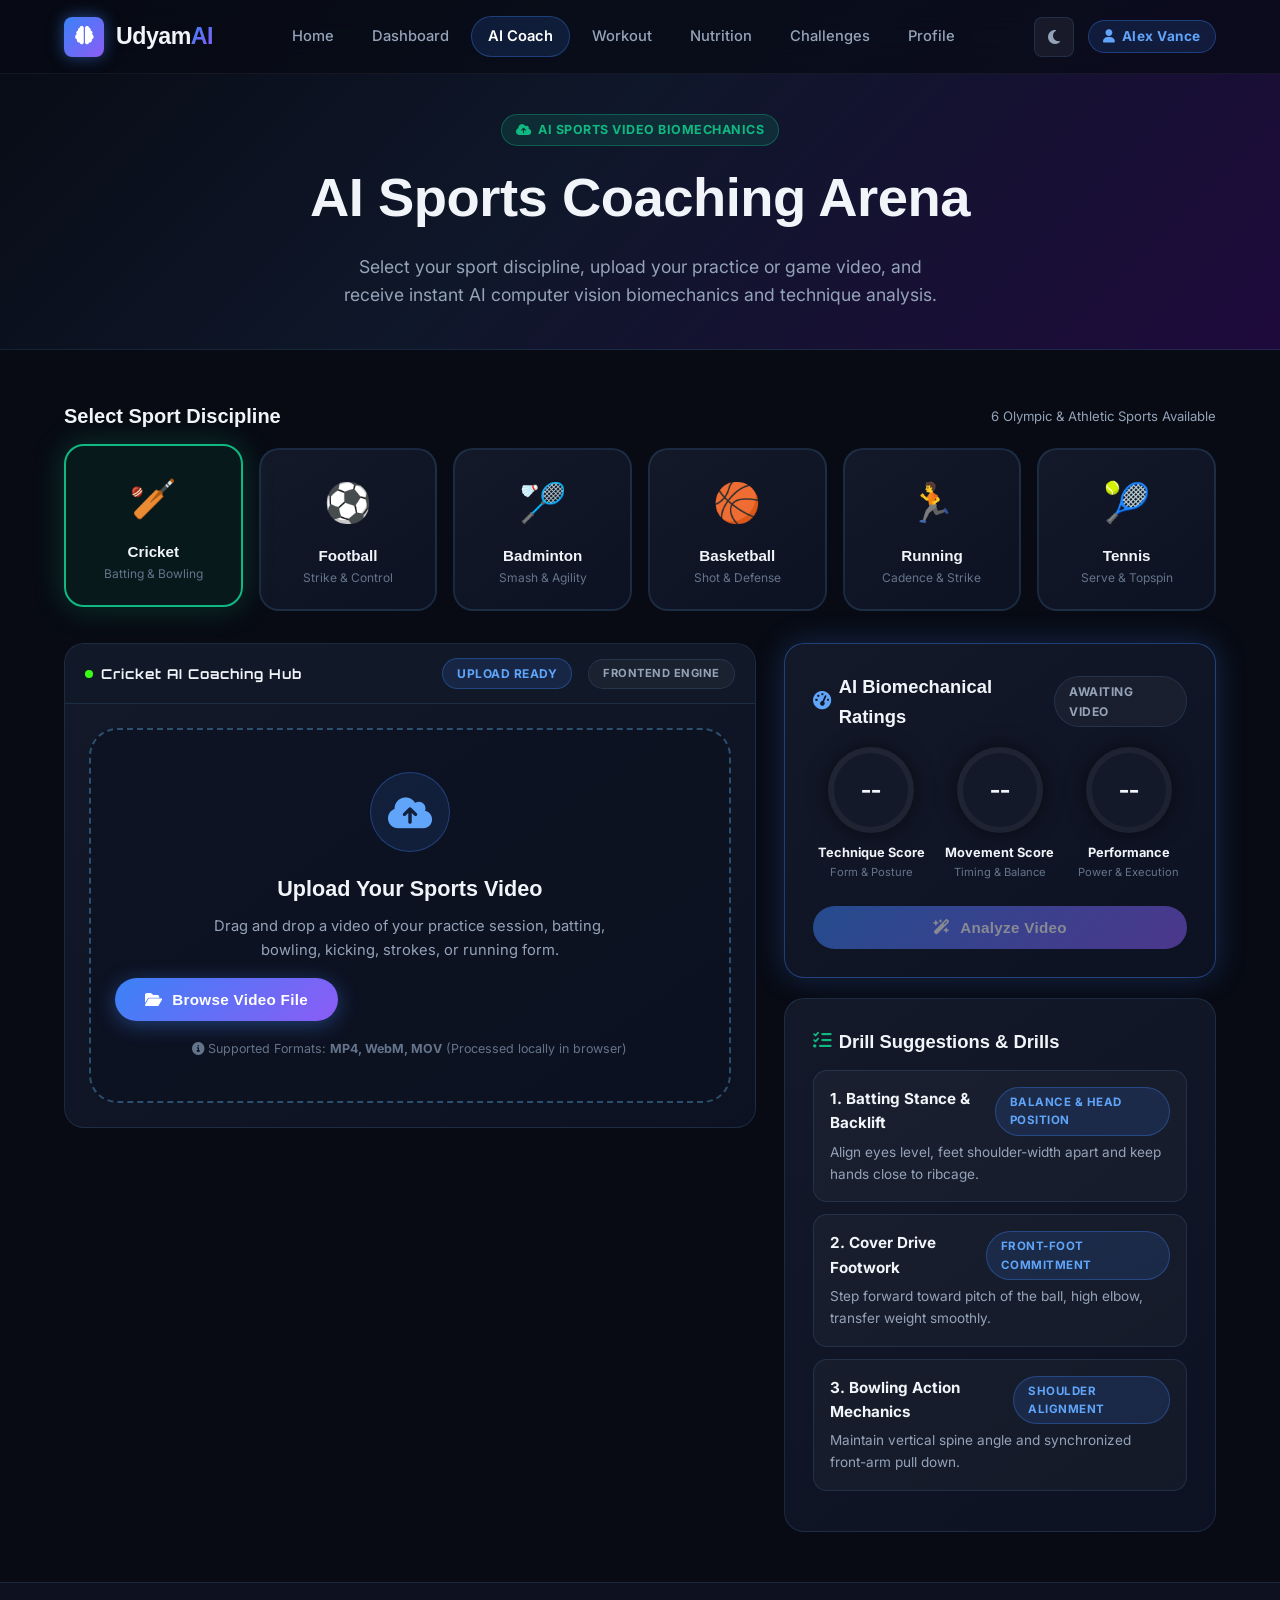
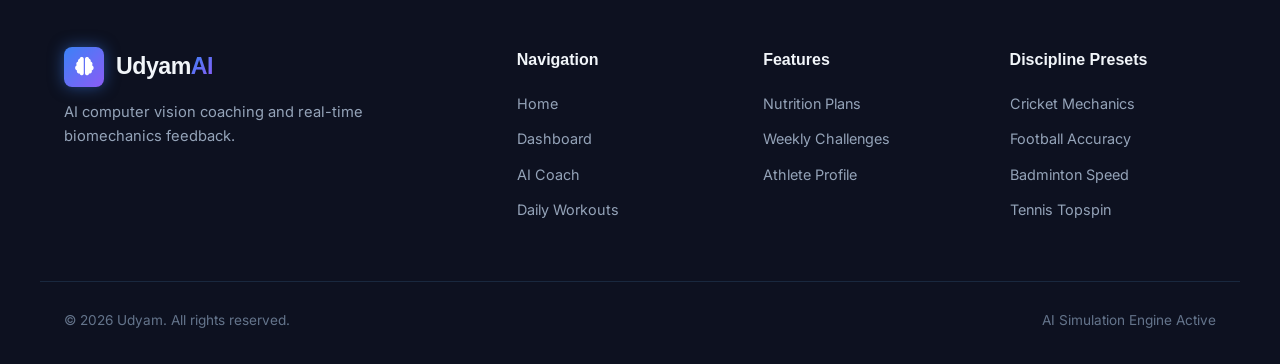
==== ai-coach.html @ e2801763 "first commit" ====
<!DOCTYPE html>
<html lang="en">
<head>
  <meta charset="UTF-8">
  <meta name="viewport" content="width=device-width, initial-scale=1.0">
  <title>AI Sports Coach – Udyam</title>

  <!-- Google Fonts -->
  <link rel="preconnect" href="https://fonts.googleapis.com">
  <link rel="preconnect" href="https://fonts.gstatic.com" crossorigin>
  <link href="https://fonts.googleapis.com/css2?family=Inter:wght@300;400;500;600;700&family=Orbitron:wght@500;700;800;900&family=OutUdyam:wght@400;500;600;700;800;900&display=swap" rel="stylesheet">

  <!-- Font Awesome 6 -->
  <link rel="stylesheet" href="https://cdnjs.cloudflare.com/ajax/libs/font-awesome/6.5.1/css/all.min.css">

  <!-- Udyam Stylesheet -->
  <link rel="stylesheet" href="css/style.css">

  <!-- Theme Initialization (prevents flash) -->
  <script>
    (function() {
      try {
        if (localStorage.getItem('Udyam_theme') === 'light') {
          document.documentElement.setAttribute('data-theme', 'light');
        }
      } catch (e) {}
    })();
  </script>
</head>
<body data-page="ai-coach">

  <!-- Navigation Bar -->
  <nav id="navbar" class="navbar">
    <div class="container nav-inner">
      <a href="index.html" class="nav-logo">
        <div class="nav-logo-icon"><i class="fa-solid fa-brain"></i></div>
        <div>Udyam<span>AI</span></div>
      </a>

      <div class="nav-links">
        <a href="index.html" class="nav-link">Home</a>
        <a href="dashboard.html" class="nav-link">Dashboard</a>
        <a href="ai-coach.html" class="nav-link active">AI Coach</a>
        <a href="workout.html" class="nav-link">Workout</a>
        <a href="nutrition.html" class="nav-link">Nutrition</a>
        <a href="challenges.html" class="nav-link">Challenges</a>
        <a href="profile.html" class="nav-link">Profile</a>
      </div>

      <div class="flex" style="align-items:center; gap:14px">
        <button class="theme-toggle" id="theme-toggle" aria-label="Toggle theme" title="Toggle theme">
          <i class="fa-solid fa-moon"></i>
        </button>
        <a href="profile.html" class="badge badge-blue" style="text-transform:none;font-size:0.85rem">
          <i class="fa-solid fa-user"></i> <span class="nav-user-name">Athlete</span>
        </a>
        <button id="hamburger" class="hamburger" aria-label="Toggle navigation">
          <span></span><span></span><span></span>
        </button>
      </div>
    </div>
  </nav>

  <!-- Mobile Menu -->
  <div id="mobile-nav" class="mobile-nav">
    <a href="index.html" class="nav-link">Home</a>
    <a href="dashboard.html" class="nav-link">Dashboard</a>
    <a href="ai-coach.html" class="nav-link active">AI Coach</a>
    <a href="workout.html" class="nav-link">Workout</a>
    <a href="nutrition.html" class="nav-link">Nutrition</a>
    <a href="challenges.html" class="nav-link">Challenges</a>
    <a href="profile.html" class="nav-link">Profile</a>
    <button class="theme-toggle btn btn-sm btn-outline" style="width:80%;max-width:320px;margin-top:10px" aria-label="Toggle theme">
      <i class="fa-solid fa-moon"></i> <span class="theme-toggle-text">Dark Mode</span>
    </button>
  </div>

  <!-- Page Header -->
  <header class="page-hero">
    <div class="container">
      <span class="badge badge-green mb-2"><i class="fa-solid fa-cloud-arrow-up"></i> AI Sports Video Biomechanics</span>
      <h1 class="page-hero-title">AI Sports Coaching Arena</h1>
      <p class="page-hero-sub">Select your sport discipline, upload your practice or game video, and receive instant AI computer vision biomechanics and technique analysis.</p>
    </div>
  </header>

  <!-- Main Content -->
  <main class="section-sm">
    <div class="container">
      
      <!-- 1. Sports Selection Bar -->
      <section class="mb-6">
        <div class="flex-between mb-4">
          <h3 class="font-display" style="font-size:1.25rem;font-weight:800">Select Sport Discipline</h3>
          <span style="font-size:0.82rem;color:var(--clr-text-muted)">6 Olympic & Athletic Sports Available</span>
        </div>

        <div class="sport-selection-grid">
          <div class="sport-select-card selected" data-sport="Cricket">
            <div class="sport-emoji">🏏</div>
            <div class="sport-name">Cricket</div>
            <div style="font-size:0.75rem;color:var(--clr-text-dim)">Batting & Bowling</div>
          </div>

          <div class="sport-select-card" data-sport="Football">
            <div class="sport-emoji">⚽</div>
            <div class="sport-name">Football</div>
            <div style="font-size:0.75rem;color:var(--clr-text-dim)">Strike & Control</div>
          </div>

          <div class="sport-select-card" data-sport="Badminton">
            <div class="sport-emoji">🏸</div>
            <div class="sport-name">Badminton</div>
            <div style="font-size:0.75rem;color:var(--clr-text-dim)">Smash & Agility</div>
          </div>

          <div class="sport-select-card" data-sport="Basketball">
            <div class="sport-emoji">🏀</div>
            <div class="sport-name">Basketball</div>
            <div style="font-size:0.75rem;color:var(--clr-text-dim)">Shot & Defense</div>
          </div>

          <div class="sport-select-card" data-sport="Running">
            <div class="sport-emoji">🏃</div>
            <div class="sport-name">Running</div>
            <div style="font-size:0.75rem;color:var(--clr-text-dim)">Cadence & Strike</div>
          </div>

          <div class="sport-select-card" data-sport="Tennis">
            <div class="sport-emoji">🎾</div>
            <div class="sport-name">Tennis</div>
            <div style="font-size:0.75rem;color:var(--clr-text-dim)">Serve & Topspin</div>
          </div>
        </div>
      </section>

      <!-- 2. AI Video Arena Layout -->
      <section class="ai-arena-grid">
        
        <!-- Left: Video Upload & Video Preview HUD -->
        <div class="card" style="padding:0;overflow:hidden">
          <div style="background:var(--clr-bg-3);padding:14px 20px;border-bottom:1px solid var(--clr-border);display:flex;align-items:center;justify-content:space-between">
            <div class="flex gap-2" style="align-items:center">
              <span class="pulse-dot" style="width:8px;height:8px;background:var(--clr-green-neon);border-radius:50%;display:inline-block"></span>
              <span style="font-family:var(--font-tech);font-size:0.85rem;font-weight:700;letter-spacing:1px" id="selected-sport-title">Cricket AI Coaching Hub</span>
            </div>
            <div class="flex gap-4" style="align-items:center">
              <span class="badge badge-blue" id="video-status-badge" style="font-size:0.75rem">Upload Ready</span>
              <span class="badge badge-outline" style="font-size:0.7rem">Frontend Engine</span>
            </div>
          </div>

          <div style="padding:24px">
            
            <!-- Video Upload Dropzone (Visible when no video uploaded) -->
            <div id="video-upload-area">
              <div class="video-upload-dropzone" id="video-dropzone">
                <input type="file" id="sports-video-input" accept="video/mp4,video/webm,video/quicktime,video/mov,video/*" style="display:none">
                
                <div class="video-upload-icon-circle">
                  <i class="fa-solid fa-cloud-arrow-up"></i>
                </div>
                
                <h3 class="font-display" style="font-size:1.35rem;font-weight:800;margin-bottom:8px">Upload Your Sports Video</h3>
                <p style="color:var(--clr-text-muted);font-size:0.92rem;max-width:440px;margin:0 auto 16px">
                  Drag and drop a video of your practice session, batting, bowling, kicking, strokes, or running form.
                </p>
                
                <div class="flex justify-center gap-3" style="margin-bottom:18px">
                  <button type="button" class="btn btn-primary" id="btn-trigger-upload">
                    <i class="fa-solid fa-folder-open"></i> Browse Video File
                  </button>
                </div>

                <div style="font-size:0.78rem;color:var(--clr-text-dim)">
                  <i class="fa-solid fa-circle-info"></i> Supported Formats: <strong>MP4, WebM, MOV</strong> (Processed locally in browser)
                </div>
              </div>
            </div>

            <!-- Video Preview Container (Visible after video selected) -->
            <div id="video-preview-container" class="hidden">
              <div class="video-preview-wrapper mb-4">
                <video id="sports-video-player" controls playsinline preload="metadata">
                  Your browser does not support the video tag.
                </video>
              </div>

              <!-- Video Metadata Bar -->
              <div class="video-meta-bar mb-4" style="border-radius:var(--radius-md)">
                <div class="flex gap-3" style="align-items:center;min-width:0">
                  <div style="width:34px;height:34px;border-radius:8px;background:rgba(59,130,246,0.15);color:var(--clr-blue-light);display:flex;align-items:center;justify-content:center;flex-shrink:0">
                    <i class="fa-solid fa-film"></i>
                  </div>
                  <div style="overflow:hidden">
                    <div id="uploaded-video-name" style="font-weight:700;font-size:0.9rem;white-space:nowrap;overflow:hidden;text-overflow:ellipsis">sports_clip.mp4</div>
                    <div id="uploaded-video-size" style="font-size:0.75rem;color:var(--clr-text-dim)">-- MB · Ready for Analysis</div>
                  </div>
                </div>

                <div class="flex gap-2">
                  <button type="button" class="btn btn-sm btn-outline" id="btn-change-video">
                    <i class="fa-solid fa-arrows-rotate"></i> Change Video
                  </button>
                  <button type="button" class="btn btn-sm btn-outline" id="btn-remove-video" style="color:var(--clr-pink)">
                    <i class="fa-solid fa-trash-can"></i> Remove
                  </button>
                </div>
              </div>

              <!-- Video Analysis Loading State -->
              <div id="video-analysis-loading" class="hidden text-center" style="padding:28px 20px;background:rgba(0,0,0,0.35);border:1px solid var(--clr-border);border-radius:var(--radius-md);margin-bottom:18px">
                <div class="spinner spinner-lg" style="margin:0 auto 16px"></div>
                <div id="video-analysis-status-text" style="font-family:var(--font-tech);font-weight:700;color:var(--clr-blue-light);font-size:1.05rem;margin-bottom:12px">
                  Preparing video analysis...
                </div>
                <div class="progress-wrap" style="max-width:360px;margin:0 auto">
                  <div class="progress-bar" id="video-analysis-progress-bar" style="width:15%;background:var(--grad-primary)"></div>
                </div>
              </div>

              <!-- AI Coaching Feedback Results -->
              <div id="video-feedback-results" class="hidden">
                <div class="card card-glow-green" style="padding:18px;margin-bottom:0">
                  <div class="flex-between mb-3">
                    <div style="font-family:var(--font-display);font-weight:800;font-size:1.05rem;display:flex;align-items:center;gap:8px">
                      <i class="fa-solid fa-sparkles" style="color:var(--clr-green-neon)"></i> AI Coaching Technique Assessment
                    </div>
                    <span class="badge badge-green">Analysis Complete</span>
                  </div>

                  <div id="ai-video-feedback-list" class="flex flex-col gap-3">
                    <!-- Populated dynamically via JS -->
                  </div>
                </div>
              </div>

            </div>

          </div>
        </div>

        <!-- Right: Scores & Drill Suggestions -->
        <div class="flex" style="flex-direction:column;gap:20px">
          
          <!-- AI Performance & Technique Ratings -->
          <div class="card card-glow-blue">
            <div class="flex-between mb-4">
              <h3 class="font-display" style="font-size:1.15rem;font-weight:800;display:flex;align-items:center;gap:8px">
                <i class="fa-solid fa-gauge-high" style="color:var(--clr-blue-light)"></i> AI Biomechanical Ratings
              </h3>
              <span id="overall-score-badge" class="badge badge-outline" style="font-size:0.75rem">Awaiting Video</span>
            </div>

            <div style="display:grid;grid-template-columns:repeat(3, 1fr);gap:12px;text-align:center">
              <div>
                <div class="score-circle-hud" id="circle-tech" style="--pct:0%;background:conic-gradient(var(--clr-green) 0%, rgba(255,255,255,0.06) 0%)">
                  <span class="score-circle-val" id="val-tech">--</span>
                </div>
                <div style="font-size:0.8rem;font-weight:700">Technique Score</div>
                <div style="font-size:0.7rem;color:var(--clr-text-dim)">Form & Posture</div>
              </div>

              <div>
                <div class="score-circle-hud" id="circle-mov" style="--pct:0%;background:conic-gradient(var(--clr-blue) 0%, rgba(255,255,255,0.06) 0%)">
                  <span class="score-circle-val" id="val-mov">--</span>
                </div>
                <div style="font-size:0.8rem;font-weight:700">Movement Score</div>
                <div style="font-size:0.7rem;color:var(--clr-text-dim)">Timing & Balance</div>
              </div>

              <div>
                <div class="score-circle-hud" id="circle-perf" style="--pct:0%;background:conic-gradient(var(--clr-purple) 0%, rgba(255,255,255,0.06) 0%)">
                  <span class="score-circle-val" id="val-perf">--</span>
                </div>
                <div style="font-size:0.8rem;font-weight:700">Performance</div>
                <div style="font-size:0.7rem;color:var(--clr-text-dim)">Power & Execution</div>
              </div>
            </div>

            <!-- Controls -->
            <div class="mt-6 flex gap-4">
              <button id="btn-analyze-video" class="btn btn-primary btn-full" disabled title="Please upload a sports video first">
                <i class="fa-solid fa-wand-magic-sparkles"></i> Analyze Video
              </button>
              <button id="btn-reanalyze-video" class="btn btn-outline btn-full hidden">
                <i class="fa-solid fa-arrows-rotate"></i> Re-Analyze
              </button>
            </div>
          </div>

          <!-- Suggested Drills & Training Focus -->
          <div class="card">
            <h3 class="font-display" style="font-size:1.15rem;font-weight:800;margin-bottom:14px;display:flex;align-items:center;gap:8px">
              <i class="fa-solid fa-list-check" style="color:var(--clr-green)"></i> Drill Suggestions & Drills
            </h3>
            
            <div id="sport-drills-list">
              <!-- Populated dynamically via JS -->
            </div>
          </div>

        </div>

      </section>

    </div>
  </main>

  <!-- Footer -->
  <footer class="footer">
    <div class="container footer-grid">
      <div class="footer-brand">
        <a href="index.html" class="nav-logo">
          <div class="nav-logo-icon"><i class="fa-solid fa-brain"></i></div>
          <div>Udyam<span>AI</span></div>
        </a>
        <p>AI computer vision coaching and real-time biomechanics feedback.</p>
      </div>

      <div class="footer-col">
        <h4>Navigation</h4>
        <ul>
          <li><a href="index.html">Home</a></li>
          <li><a href="dashboard.html">Dashboard</a></li>
          <li><a href="ai-coach.html">AI Coach</a></li>
          <li><a href="workout.html">Daily Workouts</a></li>
        </ul>
      </div>

      <div class="footer-col">
        <h4>Features</h4>
        <ul>
          <li><a href="nutrition.html">Nutrition Plans</a></li>
          <li><a href="challenges.html">Weekly Challenges</a></li>
          <li><a href="profile.html">Athlete Profile</a></li>
        </ul>
      </div>

      <div class="footer-col">
        <h4>Discipline Presets</h4>
        <ul>
          <li><a href="#">Cricket Mechanics</a></li>
          <li><a href="#">Football Accuracy</a></li>
          <li><a href="#">Badminton Speed</a></li>
          <li><a href="#">Tennis Topspin</a></li>
        </ul>
      </div>
    </div>

    <div class="container footer-bottom">
      <div>&copy; 2026 Udyam. All rights reserved.</div>
      <div>AI Simulation Engine Active</div>
    </div>
  </footer>

  <script src="js/script.js"></script>
</body>
</html>
---- css/style.css ----
/* ============================================================
   Udyam – Futuristic AI Sports & Udyamness Design System
   ============================================================ */

/* ---------- Google Fonts ---------- */
@import url('https://fonts.googleapis.com/css2?family=OutUdyam:wght@300;400;500;600;700;800;900&family=Inter:wght@300;400;500;600;700&family=Orbitron:wght@500;700;800;900&display=swap');

/* ---------- Design Tokens (CSS Variables) ---------- */
:root {
  --clr-bg:          #080b14;
  --clr-bg-2:        #0d1120;
  --clr-bg-3:        #111827;
  --clr-card:        #131929;
  --clr-card-hover:  #1a2238;
  --clr-border:      rgba(99, 179, 237, 0.14);
  --clr-border-glow: rgba(99, 179, 237, 0.38);

  --clr-blue:        #3b82f6;
  --clr-blue-light:  #60a5fa;
  --clr-purple:      #8b5cf6;
  --clr-purple-light:#a78bfa;
  --clr-green:       #10b981;
  --clr-green-neon:  #39ff14;
  --clr-cyan:        #06b6d4;
  --clr-pink:        #ec4899;
  --clr-orange:      #f59e0b;

  --grad-primary:    linear-gradient(135deg, #3b82f6 0%, #8b5cf6 100%);
  --grad-green:      linear-gradient(135deg, #10b981 0%, #06b6d4 100%);
  --grad-fire:       linear-gradient(135deg, #f59e0b 0%, #ec4899 100%);
  --grad-hero:       linear-gradient(135deg, #080b14 0%, #0f172a 45%, #1e0a3c 100%);
  --grad-card:       linear-gradient(145deg, #131929 0%, #0d1222 100%);
  --grad-hud:        linear-gradient(180deg, rgba(16,24,40,0.95) 0%, rgba(8,11,20,0.98) 100%);

  --clr-text:        #f1f5f9;
  --clr-text-muted:  #94a3b8;
  --clr-text-dim:    #64748b;

  --radius-sm:       8px;
  --radius-md:       14px;
  --radius-lg:       20px;
  --radius-xl:       28px;
  --radius-full:     9999px;

  --shadow-sm:       0 2px 8px rgba(0,0,0,0.4);
  --shadow-md:       0 8px 30px rgba(0,0,0,0.5);
  --shadow-lg:       0 16px 50px rgba(0,0,0,0.65);
  --shadow-blue:     0 0 30px rgba(59, 130, 246, 0.25);
  --shadow-purple:   0 0 30px rgba(139, 92, 246, 0.25);
  --shadow-green:    0 0 30px rgba(16, 185, 129, 0.25);

  --transition:      0.3s cubic-bezier(0.4, 0, 0.2, 1);
  --transition-slow: 0.6s cubic-bezier(0.4, 0, 0.2, 1);

  --font-display:    'OutUdyam', sans-serif;
  --font-tech:       'Orbitron', sans-serif;
  --font-body:       'Inter', sans-serif;

  --nav-h:           74px;
}

/* ---------- Light Theme Overrides ---------- */
[data-theme="light"] {
  --clr-bg:          #f0f4f8;
  --clr-bg-2:        #e8eef5;
  --clr-bg-3:        #dde5ef;
  --clr-card:        #ffffff;
  --clr-card-hover:  #f5f8fc;
  --clr-border:      rgba(59, 130, 246, 0.18);
  --clr-border-glow: rgba(59, 130, 246, 0.45);

  --clr-text:        #0f172a;
  --clr-text-muted:  #475569;
  --clr-text-dim:    #64748b;

  --grad-card:       linear-gradient(145deg, #ffffff 0%, #f5f8fc 100%);
  --grad-hero:       linear-gradient(135deg, #e8eef5 0%, #dde8f5 45%, #d4dcf0 100%);
  --grad-hud:        linear-gradient(180deg, rgba(255,255,255,0.97) 0%, rgba(240,244,248,0.99) 100%);

  --shadow-sm:       0 2px 8px rgba(59,130,246,0.08);
  --shadow-md:       0 8px 30px rgba(59,130,246,0.12);
  --shadow-lg:       0 16px 50px rgba(59,130,246,0.16);
  --shadow-blue:     0 0 30px rgba(59, 130, 246, 0.18);
  --shadow-purple:   0 0 30px rgba(139, 92, 246, 0.18);
  --shadow-green:    0 0 30px rgba(16, 185, 129, 0.18);
}

[data-theme="light"] .navbar {
  background: rgba(240, 244, 248, 0.85);
  border-bottom: 1px solid rgba(59, 130, 246, 0.12);
}
[data-theme="light"] .navbar.scrolled {
  background: rgba(240, 244, 248, 0.96);
  border-bottom: 1px solid var(--clr-border);
}
[data-theme="light"] .mobile-nav {
  background: rgba(240, 244, 248, 0.99);
}
[data-theme="light"] .hero-grid-bg {
  background-image:
    linear-gradient(rgba(59, 130, 246, 0.05) 1px, transparent 1px),
    linear-gradient(90deg, rgba(59, 130, 246, 0.05) 1px, transparent 1px);
}
[data-theme="light"] .hero-glow-1 {
  background: radial-gradient(circle, rgba(59, 130, 246, 0.12) 0%, transparent 70%);
}
[data-theme="light"] .hero-glow-2 {
  background: radial-gradient(circle, rgba(139, 92, 246, 0.12) 0%, transparent 70%);
}
[data-theme="light"] .hero-visual-card {
  box-shadow: var(--shadow-lg), 0 0 50px rgba(59, 130, 246, 0.1);
}
[data-theme="light"] .hud-scanner {
  background: rgba(59, 130, 246, 0.04);
}
[data-theme="light"] .hud-metric-box {
  background: rgba(59, 130, 246, 0.04);
}
[data-theme="light"] .form-control,
[data-theme="light"] .form-input,
[data-theme="light"] .form-select,
[data-theme="light"] .form-textarea {
  background: rgba(59, 130, 246, 0.04);
  color: var(--clr-text);
}
[data-theme="light"] .form-select option {
  background: #ffffff;
  color: #0f172a;
}
[data-theme="light"] .btn-outline {
  background: rgba(59, 130, 246, 0.05);
  color: var(--clr-text);
}
[data-theme="light"] .btn-outline:hover {
  background: rgba(59, 130, 246, 0.1);
}
[data-theme="light"] .camera-feed-box {
  background: #e8eef5;
}
[data-theme="light"] .toast {
  background: #ffffff;
  color: #0f172a;
}
[data-theme="light"] .leaderboard-row {
  background: rgba(59, 130, 246, 0.03);
}
[data-theme="light"] .leaderboard-row:hover {
  background: rgba(59, 130, 246, 0.07);
}
[data-theme="light"] .score-circle-hud::before {
  background: #ffffff;
}
[data-theme="light"] .sport-select-card {
  background: #ffffff;
}
[data-theme="light"] ::-webkit-scrollbar-track { background: var(--clr-bg-2); }
[data-theme="light"] .step-card-panel { background: #ffffff; }
[data-theme="light"] .step-dot-item { background: var(--clr-bg-2); }
[data-theme="light"] .footer {
  background: var(--clr-bg-2);
}
[data-theme="light"] .exercise-card-item {
  background: #ffffff;
}
[data-theme="light"] .challenge-item-card {
  background: #ffffff;
}
[data-theme="light"] .dash-stat-card {
  background: #ffffff;
}
[data-theme="light"] .quick-action-btn {
  background: #ffffff;
}
[data-theme="light"] .progress-wrap {
  background: rgba(15, 23, 42, 0.1);
}

/* ---------- Theme Toggle Button ---------- */
.theme-toggle {
  display: inline-flex;
  align-items: center;
  justify-content: center;
  width: 40px;
  height: 40px;
  border-radius: var(--radius-sm);
  background: rgba(255, 255, 255, 0.06);
  border: 1px solid var(--clr-border);
  color: var(--clr-text-muted);
  font-size: 1rem;
  cursor: pointer;
  transition: var(--transition);
  flex-shrink: 0;
}
.theme-toggle:hover {
  background: rgba(59, 130, 246, 0.12);
  border-color: var(--clr-blue);
  color: var(--clr-blue-light);
  transform: scale(1.08);
}
[data-theme="light"] .theme-toggle {
  background: rgba(59, 130, 246, 0.08);
  border-color: rgba(59, 130, 246, 0.25);
  color: var(--clr-blue);
}
[data-theme="light"] .theme-toggle:hover {
  background: rgba(59, 130, 246, 0.15);
  color: var(--clr-blue);
}

/* ---------- Global Reset & Base ---------- */
*, *::before, *::after {
  box-sizing: border-box;
  margin: 0;
  padding: 0;
}

html {
  scroll-behavior: smooth;
  font-size: 16px;
}

body {
  font-family: var(--font-body);
  background: var(--clr-bg);
  color: var(--clr-text);
  line-height: 1.6;
  overflow-x: hidden;
  min-height: 100vh;
  display: flex;
  flex-direction: column;
}

main {
  flex: 1;
}

img {
  max-width: 100%;
  display: block;
}

a {
  text-decoration: none;
  color: inherit;
  transition: var(--transition);
}

ul {
  list-style: none;
}

button {
  cursor: pointer;
  font-family: inherit;
  border: none;
  background: none;
  outline: none;
}

input, select, textarea {
  font-family: inherit;
}

/* Custom Scrollbar */
::-webkit-scrollbar { width: 8px; }
::-webkit-scrollbar-track { background: var(--clr-bg-2); }
::-webkit-scrollbar-thumb { background: var(--clr-blue); border-radius: var(--radius-full); }
::-webkit-scrollbar-thumb:hover { background: var(--clr-purple); }

/* ============================================================
   TYPOGRAPHY & UTILITY CLASSES
   ============================================================ */
.font-display { font-family: var(--font-display); }
.font-tech    { font-family: var(--font-tech); }

.gradient-text {
  background: var(--grad-primary);
  -webkit-background-clip: text;
  -webkit-text-fill-color: transparent;
  background-clip: text;
}
.gradient-text-green {
  background: var(--grad-green);
  -webkit-background-clip: text;
  -webkit-text-fill-color: transparent;
  background-clip: text;
}
.gradient-text-fire {
  background: var(--grad-fire);
  -webkit-background-clip: text;
  -webkit-text-fill-color: transparent;
  background-clip: text;
}

.container {
  width: 100%;
  max-width: 1200px;
  margin: 0 auto;
  padding: 0 24px;
}
.container-wide {
  width: 100%;
  max-width: 1400px;
  margin: 0 auto;
  padding: 0 24px;
}

.section { padding: 90px 0; }
.section-sm { padding: 50px 0; }
.text-center { text-align: center; }
.flex { display: flex; }
.flex-center { display: flex; align-items: center; justify-content: center; }
.flex-between { display: flex; align-items: center; justify-content: space-between; }
.grid { display: grid; }
.gap-2 { gap: 8px; }
.gap-4 { gap: 16px; }
.gap-6 { gap: 24px; }
.gap-8 { gap: 32px; }
.mt-2 { margin-top: 8px; }
.mt-4 { margin-top: 16px; }
.mt-6 { margin-top: 24px; }
.mt-8 { margin-top: 32px; }
.mb-2 { margin-bottom: 8px; }
.mb-4 { margin-bottom: 16px; }
.mb-6 { margin-bottom: 24px; }
.mb-8 { margin-bottom: 32px; }
.hidden { display: none !important; }

/* Badges & Tags */
.badge {
  display: inline-flex;
  align-items: center;
  gap: 6px;
  padding: 5px 14px;
  border-radius: var(--radius-full);
  font-size: 0.78rem;
  font-weight: 700;
  letter-spacing: 0.5px;
  text-transform: uppercase;
}
.badge-blue {
  background: rgba(59, 130, 246, 0.14);
  border: 1px solid rgba(59, 130, 246, 0.35);
  color: var(--clr-blue-light);
}
.badge-green {
  background: rgba(16, 185, 129, 0.14);
  border: 1px solid rgba(16, 185, 129, 0.35);
  color: var(--clr-green);
}
.badge-purple {
  background: rgba(139, 92, 246, 0.14);
  border: 1px solid rgba(139, 92, 246, 0.35);
  color: var(--clr-purple-light);
}
.badge-outline {
  background: rgba(255, 255, 255, 0.04);
  border: 1px solid var(--clr-border);
  color: var(--clr-text-muted);
}
[data-theme="light"] .badge-blue {
  background: rgba(59, 130, 246, 0.12);
  border-color: rgba(59, 130, 246, 0.3);
  color: #2563eb;
}
[data-theme="light"] .badge-green {
  background: rgba(16, 185, 129, 0.12);
  border-color: rgba(16, 185, 129, 0.3);
  color: #059669;
}
[data-theme="light"] .badge-purple {
  background: rgba(139, 92, 246, 0.12);
  border-color: rgba(139, 92, 246, 0.3);
  color: #7c3aed;
}
[data-theme="light"] .badge-outline {
  background: rgba(15, 23, 42, 0.04);
  border-color: rgba(15, 23, 42, 0.12);
  color: #475569;
}

/* ============================================================
   BUTTONS
   ============================================================ */
.btn {
  display: inline-flex;
  align-items: center;
  justify-content: center;
  gap: 10px;
  padding: 13px 30px;
  border-radius: var(--radius-full);
  font-family: var(--font-display);
  font-weight: 600;
  font-size: 0.95rem;
  letter-spacing: 0.3px;
  transition: var(--transition);
  position: relative;
  overflow: hidden;
  cursor: pointer;
  white-space: nowrap;
}
.btn::before {
  content: '';
  position: absolute;
  inset: 0;
  background: rgba(255, 255, 255, 0.1);
  opacity: 0;
  transition: var(--transition);
}
.btn:hover::before { opacity: 1; }

.btn-primary {
  background: var(--grad-primary);
  color: #ffffff;
  box-shadow: 0 4px 20px rgba(59, 130, 246, 0.4);
}
.btn-primary:hover {
  transform: translateY(-2px);
  box-shadow: 0 8px 30px rgba(59, 130, 246, 0.55);
}

.btn-outline {
  background: rgba(255, 255, 255, 0.03);
  color: var(--clr-text);
  border: 1px solid var(--clr-border-glow);
  backdrop-filter: blur(10px);
}
.btn-outline:hover {
  border-color: var(--clr-blue);
  color: var(--clr-blue-light);
  transform: translateY(-2px);
  box-shadow: var(--shadow-blue);
  background: rgba(59, 130, 246, 0.08);
}

.btn-green {
  background: var(--grad-green);
  color: #ffffff;
  box-shadow: 0 4px 20px rgba(16, 185, 129, 0.4);
}
.btn-green:hover {
  transform: translateY(-2px);
  box-shadow: 0 8px 30px rgba(16, 185, 129, 0.55);
}

.btn-fire {
  background: var(--grad-fire);
  color: #ffffff;
  box-shadow: 0 4px 20px rgba(245, 158, 11, 0.4);
}
.btn-fire:hover {
  transform: translateY(-2px);
  box-shadow: 0 8px 30px rgba(245, 158, 11, 0.55);
}

.btn-sm { padding: 8px 20px; font-size: 0.85rem; }
.btn-lg { padding: 16px 38px; font-size: 1.05rem; }
.btn-full { width: 100%; }

.btn:active { transform: scale(0.98); }
.btn:disabled { opacity: 0.5; cursor: not-allowed; transform: none; box-shadow: none; }

/* ============================================================
   CARDS & CONTAINERS
   ============================================================ */
.card {
  background: var(--grad-card);
  border: 1px solid var(--clr-border);
  border-radius: var(--radius-lg);
  padding: 28px;
  transition: var(--transition);
  position: relative;
  overflow: hidden;
}
.card::before {
  content: '';
  position: absolute;
  top: 0; left: 0; right: 0;
  height: 1px;
  background: linear-gradient(90deg, transparent, rgba(99, 179, 237, 0.6), transparent);
  opacity: 0;
  transition: var(--transition);
}
.card:hover {
  border-color: var(--clr-border-glow);
  transform: translateY(-4px);
  box-shadow: var(--shadow-lg);
}
.card:hover::before { opacity: 1; }

.card-glow-blue  { border-color: rgba(59, 130, 246, 0.4); box-shadow: var(--shadow-blue); }
.card-glow-green { border-color: rgba(16, 185, 129, 0.4); box-shadow: var(--shadow-green); }
.card-glow-purple{ border-color: rgba(139, 92, 246, 0.4); box-shadow: var(--shadow-purple); }

/* ============================================================
   NAVIGATION
   ============================================================ */
.navbar {
  position: fixed;
  top: 0; left: 0; right: 0;
  height: var(--nav-h);
  z-index: 1000;
  transition: var(--transition);
  background: rgba(8, 11, 20, 0.7);
  backdrop-filter: blur(16px);
  border-bottom: 1px solid rgba(255, 255, 255, 0.05);
}
.navbar.scrolled {
  background: rgba(8, 11, 20, 0.94);
  border-bottom: 1px solid var(--clr-border);
  box-shadow: var(--shadow-md);
}
.nav-inner {
  display: flex;
  align-items: center;
  justify-content: space-between;
  height: 100%;
}
.nav-logo {
  display: flex;
  align-items: center;
  gap: 12px;
  font-family: var(--font-display);
  font-size: 1.45rem;
  font-weight: 800;
  letter-spacing: -0.5px;
}
.nav-logo-icon {
  width: 40px; height: 40px;
  background: var(--grad-primary);
  border-radius: var(--radius-sm);
  display: flex;
  align-items: center;
  justify-content: center;
  font-size: 1.15rem;
  color: #ffffff;
  box-shadow: 0 0 15px rgba(59, 130, 246, 0.5);
}
.nav-logo span {
  background: var(--grad-primary);
  -webkit-background-clip: text;
  -webkit-text-fill-color: transparent;
  background-clip: text;
}
.nav-links {
  display: flex;
  align-items: center;
  gap: 6px;
}
.nav-link {
  padding: 8px 16px;
  border-radius: var(--radius-full);
  font-size: 0.92rem;
  font-weight: 500;
  color: var(--clr-text-muted);
  transition: var(--transition);
  position: relative;
}
.nav-link:hover {
  color: var(--clr-text);
  background: rgba(255, 255, 255, 0.06);
}
.nav-link.active {
  color: #ffffff;
  background: rgba(59, 130, 246, 0.15);
  border: 1px solid rgba(59, 130, 246, 0.35);
  font-weight: 600;
}

.hamburger {
  display: none;
  flex-direction: column;
  justify-content: center;
  gap: 5px;
  width: 40px;
  height: 40px;
  padding: 8px;
  border-radius: var(--radius-sm);
  background: rgba(255, 255, 255, 0.05);
  cursor: pointer;
  z-index: 1001;
}
.hamburger span {
  width: 100%;
  height: 2px;
  background: var(--clr-text);
  border-radius: 2px;
  transition: var(--transition);
}
.hamburger.open span:nth-child(1) { transform: translateY(7px) rotate(45deg); }
.hamburger.open span:nth-child(2) { opacity: 0; transform: translateX(-10px); }
.hamburger.open span:nth-child(3) { transform: translateY(-7px) rotate(-45deg); }

.mobile-nav {
  display: none;
  position: fixed;
  inset: 0;
  background: rgba(8, 11, 20, 0.98);
  backdrop-filter: blur(25px);
  z-index: 999;
  flex-direction: column;
  align-items: center;
  justify-content: center;
  gap: 16px;
  transform: translateX(100%);
  transition: transform 0.35s cubic-bezier(0.4, 0, 0.2, 1);
}
.mobile-nav.open {
  display: flex;
  transform: translateX(0);
}
.mobile-nav .nav-link {
  font-size: 1.35rem;
  font-weight: 700;
  font-family: var(--font-display);
  color: var(--clr-text);
  padding: 12px 36px;
  width: 80%;
  max-width: 320px;
  text-align: center;
}

/* ============================================================
   HERO SECTION (HOME)
   ============================================================ */
.hero-section {
  min-height: 100vh;
  display: flex;
  align-items: center;
  position: relative;
  overflow: hidden;
  background: var(--grad-hero);
  padding-top: calc(var(--nav-h) + 40px);
  padding-bottom: 80px;
}
.hero-grid-bg {
  position: absolute;
  inset: 0;
  background-image:
    linear-gradient(rgba(59, 130, 246, 0.07) 1px, transparent 1px),
    linear-gradient(90deg, rgba(59, 130, 246, 0.07) 1px, transparent 1px);
  background-size: 50px 50px;
  animation: gridScroll 25s linear infinite;
  pointer-events: none;
}
@keyframes gridScroll {
  0% { transform: translateY(0); }
  100% { transform: translateY(50px); }
}

.hero-glow-1 {
  position: absolute;
  top: -150px; left: -100px;
  width: 550px; height: 550px;
  border-radius: 50%;
  background: radial-gradient(circle, rgba(59, 130, 246, 0.22) 0%, transparent 70%);
  filter: blur(80px);
  pointer-events: none;
}
.hero-glow-2 {
  position: absolute;
  bottom: -100px; right: -100px;
  width: 500px; height: 500px;
  border-radius: 50%;
  background: radial-gradient(circle, rgba(139, 92, 246, 0.22) 0%, transparent 70%);
  filter: blur(80px);
  pointer-events: none;
}

.hero-layout {
  display: grid;
  grid-template-columns: 1.15fr 0.85fr;
  gap: 50px;
  align-items: center;
  position: relative;
  z-index: 2;
}

.hero-badge {
  display: inline-flex;
  align-items: center;
  gap: 8px;
  background: rgba(59, 130, 246, 0.12);
  border: 1px solid rgba(59, 130, 246, 0.35);
  border-radius: var(--radius-full);
  padding: 6px 18px;
  font-size: 0.82rem;
  font-weight: 700;
  color: var(--clr-blue-light);
  letter-spacing: 0.8px;
  text-transform: uppercase;
  margin-bottom: 24px;
}
.hero-badge .pulse-dot {
  width: 8px; height: 8px;
  background: var(--clr-green-neon);
  border-radius: 50%;
  box-shadow: 0 0 10px var(--clr-green-neon);
  animation: pulse 1.8s infinite;
}
@keyframes pulse {
  0%, 100% { transform: scale(1); opacity: 1; }
  50% { transform: scale(1.3); opacity: 0.6; }
}

.hero-title {
  font-family: var(--font-display);
  font-size: clamp(2.5rem, 5.5vw, 4.4rem);
  font-weight: 900;
  line-height: 1.1;
  letter-spacing: -1.2px;
  margin-bottom: 22px;
}
.hero-subtitle {
  color: var(--clr-text-muted);
  font-size: 1.15rem;
  line-height: 1.7;
  max-width: 540px;
  margin-bottom: 36px;
}

.hero-features-list {
  display: flex;
  flex-direction: column;
  gap: 12px;
  margin-bottom: 38px;
}
.hero-feature-item {
  display: flex;
  align-items: center;
  gap: 12px;
  font-size: 0.95rem;
  color: var(--clr-text);
}
.hero-feature-item i {
  color: var(--clr-green);
  background: rgba(16, 185, 129, 0.12);
  padding: 6px;
  border-radius: 50%;
  font-size: 0.75rem;
}

.hero-cta-group {
  display: flex;
  gap: 16px;
  flex-wrap: wrap;
  margin-bottom: 48px;
}

.hero-stats-row {
  display: grid;
  grid-template-columns: repeat(4, 1fr);
  gap: 20px;
  padding-top: 28px;
  border-top: 1px solid var(--clr-border);
}
.hero-stat-card {
  display: flex;
  flex-direction: column;
}
.hero-stat-number {
  font-family: var(--font-tech);
  font-size: 1.8rem;
  font-weight: 800;
  color: var(--clr-text);
  line-height: 1.2;
}
.hero-stat-label {
  font-size: 0.78rem;
  color: var(--clr-text-dim);
  text-transform: uppercase;
  letter-spacing: 0.5px;
  margin-top: 4px;
}

/* Hero HUD Interactive Visualization */
.hero-visual-card {
  background: var(--grad-hud);
  border: 1px solid var(--clr-border-glow);
  border-radius: var(--radius-xl);
  padding: 30px;
  box-shadow: var(--shadow-lg), 0 0 50px rgba(59, 130, 246, 0.15);
  position: relative;
  animation: floatHero 5s ease-in-out infinite alternate;
}
@keyframes floatHero {
  0% { transform: translateY(0px); }
  100% { transform: translateY(-14px); }
}

.hud-header {
  display: flex;
  align-items: center;
  justify-content: space-between;
  padding-bottom: 18px;
  border-bottom: 1px solid var(--clr-border);
  margin-bottom: 20px;
}
.hud-user {
  display: flex;
  align-items: center;
  gap: 12px;
}
.hud-avatar {
  width: 44px; height: 44px;
  background: var(--grad-primary);
  border-radius: 50%;
  display: flex;
  align-items: center;
  justify-content: center;
  font-size: 1.2rem;
  color: #fff;
}
.hud-name { font-family: var(--font-display); font-weight: 700; font-size: 1rem; }
.hud-tag  { font-size: 0.75rem; color: var(--clr-green); font-weight: 600; }

.hud-scanner {
  background: rgba(0, 0, 0, 0.4);
  border: 1px dashed var(--clr-border-glow);
  border-radius: var(--radius-md);
  padding: 24px;
  text-align: center;
  margin-bottom: 20px;
  position: relative;
  overflow: hidden;
}
.hud-scanner .scan-line {
  position: absolute;
  top: 0; left: 0; right: 0;
  height: 2px;
  background: var(--clr-green-neon);
  box-shadow: 0 0 8px var(--clr-green-neon);
  animation: scanHud 2.5s infinite linear;
}
@keyframes scanHud {
  0% { top: 0; }
  100% { top: 100%; }
}

.hud-metrics-grid {
  display: grid;
  grid-template-columns: 1fr 1fr;
  gap: 12px;
  margin-bottom: 20px;
}
.hud-metric-box {
  background: rgba(255, 255, 255, 0.04);
  border: 1px solid var(--clr-border);
  border-radius: var(--radius-md);
  padding: 12px 16px;
  text-align: center;
}
.hud-metric-val {
  font-family: var(--font-tech);
  font-size: 1.3rem;
  font-weight: 700;
  color: var(--clr-blue-light);
}
.hud-metric-lbl { font-size: 0.72rem; color: var(--clr-text-dim); text-transform: uppercase; margin-top: 2px; }

/* ============================================================
   PAGE HERO (SUB-PAGES)
   ============================================================ */
.page-hero {
  padding: calc(var(--nav-h) + 40px) 0 40px;
  background: var(--grad-hero);
  position: relative;
  text-align: center;
  border-bottom: 1px solid var(--clr-border);
}
.page-hero-title {
  font-family: var(--font-display);
  font-size: clamp(2.2rem, 4.5vw, 3.4rem);
  font-weight: 900;
  margin-bottom: 12px;
  letter-spacing: -0.5px;
}
.page-hero-sub {
  color: var(--clr-text-muted);
  font-size: 1.1rem;
  max-width: 600px;
  margin: 0 auto;
}

/* ============================================================
   FORMS & CONTROLS
   ============================================================ */
.form-group {
  margin-bottom: 20px;
}
.form-label {
  display: block;
  font-size: 0.85rem;
  font-weight: 700;
  color: var(--clr-text-muted);
  text-transform: uppercase;
  letter-spacing: 0.6px;
  margin-bottom: 8px;
}
.form-control,
.form-input,
.form-select,
.form-textarea {
  width: 100%;
  padding: 14px 18px;
  background: rgba(255, 255, 255, 0.04);
  border: 1px solid var(--clr-border);
  border-radius: var(--radius-md);
  color: var(--clr-text);
  font-size: 0.95rem;
  transition: var(--transition);
  outline: none;
}
.form-control:focus,
.form-input:focus,
.form-select:focus,
.form-textarea:focus {
  border-color: var(--clr-blue);
  background: rgba(59, 130, 246, 0.08);
  box-shadow: 0 0 0 3px rgba(59, 130, 246, 0.18);
}
.form-control::placeholder { color: var(--clr-text-dim); }
.form-select option { background: var(--clr-bg-3); color: var(--clr-text); }
.form-grid-2 { display: grid; grid-template-columns: 1fr 1fr; gap: 16px; }
.form-grid-3 { display: grid; grid-template-columns: repeat(3, 1fr); gap: 16px; }
.form-grid-4 { display: grid; grid-template-columns: repeat(4, 1fr); gap: 16px; }

/* ============================================================
   PROGRESS BARS & GAUGES
   ============================================================ */
.progress-wrap {
  background: rgba(255, 255, 255, 0.08);
  border-radius: var(--radius-full);
  height: 8px;
  overflow: hidden;
  position: relative;
}
.progress-bar {
  height: 100%;
  background: var(--grad-primary);
  border-radius: var(--radius-full);
  transition: width 0.6s cubic-bezier(0.4, 0, 0.2, 1);
  position: relative;
}
.progress-bar::after {
  content: '';
  position: absolute;
  right: 0; top: 0; bottom: 0;
  width: 16px;
  background: rgba(255, 255, 255, 0.5);
  border-radius: var(--radius-full);
  filter: blur(3px);
}
.progress-label {
  display: flex;
  justify-content: space-between;
  font-size: 0.84rem;
  color: var(--clr-text-muted);
  margin-bottom: 6px;
  font-weight: 500;
}

/* ============================================================
   SCORE CIRCLE HUD
   ============================================================ */
.score-circle-hud {
  width: 86px; height: 86px;
  border-radius: 50%;
  background: conic-gradient(var(--clr-blue) var(--pct, 0%), rgba(255,255,255,0.06) 0%);
  display: flex;
  align-items: center;
  justify-content: center;
  position: relative;
  margin: 0 auto 10px;
  box-shadow: 0 0 20px rgba(0,0,0,0.5);
  transition: background 0.5s ease;
}
.score-circle-hud::before {
  content: '';
  position: absolute;
  inset: 6px;
  background: var(--clr-card);
  border-radius: 50%;
}
.score-circle-val {
  position: relative;
  z-index: 1;
  font-family: var(--font-tech);
  font-size: 1.2rem;
  font-weight: 800;
  color: var(--clr-text);
}

/* ============================================================
   AI SPORTS COACH SPECIFIC
   ============================================================ */
.sport-selection-grid {
  display: grid;
  grid-template-columns: repeat(6, 1fr);
  gap: 16px;
  margin-bottom: 32px;
}
.sport-select-card {
  background: var(--grad-card);
  border: 2px solid var(--clr-border);
  border-radius: var(--radius-lg);
  padding: 22px 14px;
  text-align: center;
  cursor: pointer;
  transition: var(--transition);
}
.sport-select-card:hover {
  border-color: var(--clr-blue);
  transform: translateY(-4px);
  box-shadow: var(--shadow-blue);
}
.sport-select-card.selected {
  border-color: var(--clr-green);
  background: rgba(16, 185, 129, 0.08);
  box-shadow: var(--shadow-green);
  transform: translateY(-4px);
}
.sport-select-card .sport-emoji { font-size: 2.4rem; margin-bottom: 10px; }
.sport-select-card .sport-name {
  font-family: var(--font-display);
  font-weight: 700;
  font-size: 0.95rem;
}

.ai-arena-grid {
  display: grid;
  grid-template-columns: 1.6fr 1fr;
  gap: 28px;
  align-items: start;
}
.camera-feed-box {
  background: #050811;
  border: 2px solid var(--clr-border-glow);
  border-radius: var(--radius-xl);
  min-height: 480px;
  display: flex;
  align-items: center;
  justify-content: center;
  position: relative;
  overflow: hidden;
  box-shadow: inset 0 0 60px rgba(0,0,0,0.8), var(--shadow-lg);
}

/* HUD Overlay Corners */
.hud-corner {
  position: absolute;
  width: 24px; height: 24px;
  border-color: var(--clr-green-neon);
  border-style: solid;
  border-width: 0;
  z-index: 5;
}
.hud-c-tl { top: 16px; left: 16px; border-top-width: 3px; border-left-width: 3px; }
.hud-c-tr { top: 16px; right: 16px; border-top-width: 3px; border-right-width: 3px; }
.hud-c-bl { bottom: 16px; left: 16px; border-bottom-width: 3px; border-left-width: 3px; }
.hud-c-br { bottom: 16px; right: 16px; border-bottom-width: 3px; border-right-width: 3px; }

/* ============================================================
   WORKOUT & EXERCISE STYLES
   ============================================================ */
.exercise-phase-block {
  margin-bottom: 30px;
}
.phase-header-title {
  font-family: var(--font-display);
  font-size: 1.25rem;
  font-weight: 800;
  margin-bottom: 14px;
  display: flex;
  align-items: center;
  gap: 10px;
}
.exercise-card-item {
  background: var(--grad-card);
  border: 1px solid var(--clr-border);
  border-radius: var(--radius-md);
  padding: 18px 22px;
  display: flex;
  align-items: center;
  gap: 18px;
  margin-bottom: 12px;
  transition: var(--transition);
}
.exercise-card-item:hover {
  border-color: var(--clr-border-glow);
  transform: translateX(4px);
}
.exercise-card-item.completed {
  border-color: rgba(16, 185, 129, 0.4);
  background: rgba(16, 185, 129, 0.06);
}
.ex-num-badge {
  width: 38px; height: 38px;
  border-radius: 50%;
  background: rgba(59, 130, 246, 0.15);
  color: var(--clr-blue-light);
  display: flex;
  align-items: center;
  justify-content: center;
  font-weight: 800;
  font-size: 0.95rem;
  flex-shrink: 0;
}
.exercise-card-item.completed .ex-num-badge {
  background: rgba(16, 185, 129, 0.2);
  color: var(--clr-green);
}
.ex-content-box { flex: 1; }
.ex-name-title { font-weight: 700; font-size: 1rem; margin-bottom: 3px; }
.ex-meta-info  { font-size: 0.84rem; color: var(--clr-text-muted); }

/* ============================================================
   NUTRITION SPECIFIC
   ============================================================ */
.macro-stat-tile {
  background: rgba(255, 255, 255, 0.05);
  border: 1px solid var(--clr-border);
  border-radius: var(--radius-md);
  padding: 16px;
  text-align: center;
}
.macro-stat-num {
  font-family: var(--font-tech);
  font-size: 1.4rem;
  font-weight: 800;
  color: var(--clr-text);
  margin-top: 4px;
}
.macro-stat-label {
  font-size: 0.75rem;
  color: var(--clr-text-dim);
  text-transform: uppercase;
}

/* ============================================================
   CHALLENGES & GAMIFICATION
   ============================================================ */
.challenges-grid {
  display: grid;
  grid-template-columns: repeat(2, 1fr);
  gap: 22px;
}
.challenge-item-card {
  background: var(--grad-card);
  border: 1px solid var(--clr-border);
  border-radius: var(--radius-lg);
  padding: 24px;
  display: flex;
  flex-direction: column;
  justify-content: space-between;
  transition: var(--transition);
}
.challenge-item-card:hover {
  border-color: var(--clr-border-glow);
  transform: translateY(-4px);
  box-shadow: var(--shadow-md);
}

.leaderboard-container {
  display: flex;
  flex-direction: column;
  gap: 10px;
}
.leaderboard-row {
  display: flex;
  align-items: center;
  gap: 16px;
  padding: 16px 20px;
  background: rgba(255, 255, 255, 0.03);
  border: 1px solid var(--clr-border);
  border-radius: var(--radius-md);
  transition: var(--transition);
}
.leaderboard-row:hover {
  background: rgba(255, 255, 255, 0.06);
  border-color: var(--clr-border-glow);
}
.leaderboard-row.rank-1 {
  border-color: rgba(245, 158, 11, 0.4);
  background: rgba(245, 158, 11, 0.06);
}
.leaderboard-row.user-row {
  border-color: rgba(57, 255, 20, 0.4);
  background: rgba(57, 255, 20, 0.05);
}

.lb-rank-num {
  width: 34px; height: 34px;
  border-radius: 50%;
  display: flex;
  align-items: center;
  justify-content: center;
  font-weight: 800;
  font-size: 0.95rem;
  flex-shrink: 0;
  background: rgba(255, 255, 255, 0.06);
}
.lb-avatar-circle {
  width: 42px; height: 42px;
  border-radius: 50%;
  display: flex;
  align-items: center;
  justify-content: center;
  font-weight: 800;
  font-size: 0.95rem;
  flex-shrink: 0;
}
.lb-score-val {
  margin-left: auto;
  font-family: var(--font-tech);
  font-weight: 800;
  font-size: 1.1rem;
  color: var(--clr-blue-light);
}

/* ============================================================
   DASHBOARD SPECIFIC
   ============================================================ */
.dash-banner {
  background: var(--grad-primary);
  border-radius: var(--radius-xl);
  padding: 36px 40px;
  margin-bottom: 36px;
  position: relative;
  overflow: hidden;
  box-shadow: 0 10px 40px rgba(59, 130, 246, 0.35);
}
.dash-banner::before {
  content: '';
  position: absolute;
  right: -50px; top: -50px;
  width: 250px; height: 250px;
  background: rgba(255, 255, 255, 0.08);
  border-radius: 50%;
}
.dash-banner::after {
  content: '';
  position: absolute;
  right: 120px; bottom: -80px;
  width: 200px; height: 200px;
  background: rgba(255, 255, 255, 0.05);
  border-radius: 50%;
}
.dash-banner-title {
  font-family: var(--font-display);
  font-size: 2rem;
  font-weight: 900;
  margin-bottom: 8px;
}
.dash-banner-sub {
  font-size: 1rem;
  opacity: 0.9;
  max-width: 600px;
}

.stats-4-grid {
  display: grid;
  grid-template-columns: repeat(4, 1fr);
  gap: 20px;
  margin-bottom: 32px;
}
.dash-stat-card {
  background: var(--grad-card);
  border: 1px solid var(--clr-border);
  border-radius: var(--radius-lg);
  padding: 24px;
  transition: var(--transition);
}
.dash-stat-card:hover {
  border-color: var(--clr-border-glow);
  transform: translateY(-4px);
  box-shadow: var(--shadow-md);
}
.stat-card-icon {
  width: 46px; height: 46px;
  border-radius: var(--radius-md);
  display: flex;
  align-items: center;
  justify-content: center;
  font-size: 1.3rem;
  margin-bottom: 14px;
}
.stat-card-number {
  font-family: var(--font-tech);
  font-size: 1.9rem;
  font-weight: 800;
  margin-bottom: 4px;
  line-height: 1.1;
}
.stat-card-name {
  font-size: 0.84rem;
  color: var(--clr-text-muted);
}

.quick-actions-row {
  display: grid;
  grid-template-columns: repeat(4, 1fr);
  gap: 16px;
}
.quick-action-btn {
  background: var(--grad-card);
  border: 1px solid var(--clr-border);
  border-radius: var(--radius-lg);
  padding: 24px 18px;
  text-align: center;
  display: flex;
  flex-direction: column;
  align-items: center;
  gap: 12px;
  transition: var(--transition);
  color: var(--clr-text);
}
.quick-action-btn:hover {
  border-color: var(--clr-blue);
  background: rgba(59, 130, 246, 0.08);
  transform: translateY(-4px);
  box-shadow: var(--shadow-blue);
}
.quick-action-icon {
  width: 52px; height: 52px;
  border-radius: 50%;
  display: flex;
  align-items: center;
  justify-content: center;
  font-size: 1.4rem;
}

/* ============================================================
   ONBOARDING & PROFILE SETUP
   ============================================================ */
.onboarding-wrap {
  max-width: 680px;
  margin: 0 auto;
}
.step-stepper-bar {
  display: flex;
  align-items: center;
  justify-content: space-between;
  margin-bottom: 40px;
  position: relative;
}
.step-dot-item {
  width: 42px; height: 42px;
  border-radius: 50%;
  border: 2px solid var(--clr-border);
  background: var(--clr-bg-2);
  display: flex;
  align-items: center;
  justify-content: center;
  font-weight: 800;
  font-size: 0.95rem;
  color: var(--clr-text-dim);
  z-index: 2;
  transition: var(--transition);
}
.step-dot-item.active {
  border-color: var(--clr-blue);
  background: rgba(59, 130, 246, 0.2);
  color: var(--clr-blue-light);
  box-shadow: 0 0 15px rgba(59, 130, 246, 0.4);
}
.step-dot-item.done {
  border-color: var(--clr-green);
  background: rgba(16, 185, 129, 0.2);
  color: var(--clr-green);
}
.step-line-seg {
  flex: 1;
  height: 2px;
  background: var(--clr-border);
  transition: var(--transition);
  margin: 0 -4px;
  z-index: 1;
}
.step-line-seg.done {
  background: var(--clr-green);
}

.step-card-panel {
  background: var(--grad-card);
  border: 1px solid var(--clr-border);
  border-radius: var(--radius-xl);
  padding: 40px;
  box-shadow: var(--shadow-lg);
}
.onboarding-step-content {
  display: none;
  animation: fadeIn 0.4s ease forwards;
}
.onboarding-step-content.active {
  display: block;
}

/* ============================================================
   TOAST NOTIFICATIONS
   ============================================================ */
.toast-container {
  position: fixed;
  bottom: 24px; right: 24px;
  z-index: 9999;
  display: flex;
  flex-direction: column;
  gap: 12px;
}
.toast {
  background: var(--clr-card);
  border: 1px solid var(--clr-border);
  border-radius: var(--radius-md);
  padding: 16px 20px;
  display: flex;
  align-items: center;
  gap: 14px;
  box-shadow: var(--shadow-lg);
  animation: toastIn 0.35s cubic-bezier(0.4, 0, 0.2, 1) forwards;
  max-width: 360px;
  font-size: 0.92rem;
  font-weight: 500;
}
.toast-success { border-left: 4px solid var(--clr-green); }
.toast-info    { border-left: 4px solid var(--clr-blue); }
.toast-warn    { border-left: 4px solid var(--clr-orange); }

@keyframes toastIn {
  from { opacity: 0; transform: translateX(50px); }
  to   { opacity: 1; transform: translateX(0); }
}
.toast-out {
  animation: toastOut 0.35s cubic-bezier(0.4, 0, 0.2, 1) forwards;
}
@keyframes toastOut {
  to { opacity: 0; transform: translateX(50px); }
}

/* ============================================================
   SPINNER & ANIMATIONS
   ============================================================ */
.spinner {
  width: 36px; height: 36px;
  border: 3px solid rgba(59, 130, 246, 0.2);
  border-top-color: var(--clr-blue);
  border-radius: 50%;
  animation: spin 0.8s linear infinite;
}
.spinner-lg { width: 56px; height: 56px; border-width: 4px; }
@keyframes spin { to { transform: rotate(360deg); } }

.fade-in  { animation: fadeIn 0.5s ease forwards; }
.slide-up { animation: slideUp 0.5s ease forwards; }
@keyframes fadeIn  { from { opacity: 0; } to { opacity: 1; } }
@keyframes slideUp { from { opacity: 0; transform: translateY(24px); } to { opacity: 1; transform: translateY(0); } }

/* ============================================================
   FOOTER
   ============================================================ */
.footer {
  background: var(--clr-bg-2);
  border-top: 1px solid var(--clr-border);
  padding: 64px 0 32px;
  margin-top: auto;
}
.footer-grid {
  display: grid;
  grid-template-columns: 2fr 1fr 1fr 1fr;
  gap: 40px;
  margin-bottom: 48px;
}
.footer-brand p {
  font-size: 0.92rem;
  color: var(--clr-text-muted);
  margin: 14px 0 20px;
  max-width: 320px;
}
.footer-col h4 {
  font-family: var(--font-display);
  font-weight: 700;
  font-size: 1rem;
  margin-bottom: 18px;
}
.footer-col ul li { margin-bottom: 10px; }
.footer-col ul li a {
  color: var(--clr-text-muted);
  font-size: 0.9rem;
  transition: var(--transition);
}
.footer-col ul li a:hover { color: var(--clr-blue-light); }
.footer-bottom {
  border-top: 1px solid var(--clr-border);
  padding-top: 28px;
  display: flex;
  align-items: center;
  justify-content: space-between;
  font-size: 0.85rem;
  color: var(--clr-text-dim);
}

/* ============================================================
   SPORTS VIDEO UPLOAD & ANALYSIS (AI COACH)
   ============================================================ */
.video-upload-dropzone {
  border: 2px dashed var(--clr-border-glow);
  border-radius: var(--radius-xl);
  padding: 42px 24px;
  text-align: center;
  background: rgba(13, 17, 32, 0.6);
  cursor: pointer;
  transition: var(--transition);
  position: relative;
  overflow: hidden;
}
.video-upload-dropzone:hover,
.video-upload-dropzone.drag-over {
  border-color: var(--clr-blue-light);
  background: rgba(59, 130, 246, 0.08);
  transform: translateY(-2px);
  box-shadow: 0 0 25px rgba(59, 130, 246, 0.2);
}
.video-upload-icon-circle {
  width: 80px;
  height: 80px;
  border-radius: 50%;
  background: rgba(59, 130, 246, 0.12);
  border: 1px solid rgba(59, 130, 246, 0.35);
  color: var(--clr-blue-light);
  display: flex;
  align-items: center;
  justify-content: center;
  font-size: 2.2rem;
  margin: 0 auto 20px;
  transition: var(--transition);
}
.video-upload-dropzone:hover .video-upload-icon-circle {
  transform: scale(1.08);
  background: rgba(59, 130, 246, 0.22);
}
.video-preview-wrapper {
  position: relative;
  background: #030712;
  border-radius: var(--radius-lg);
  overflow: hidden;
  border: 1px solid var(--clr-border);
}
.video-preview-wrapper video {
  width: 100%;
  max-height: 420px;
  display: block;
  background: #000;
  object-Udyam: contain;
}
.video-meta-bar {
  display: flex;
  align-items: center;
  justify-content: space-between;
  padding: 12px 18px;
  background: var(--clr-bg-3);
  border-top: 1px solid var(--clr-border);
  gap: 12px;
  flex-wrap: wrap;
}
.analysis-progress-container {
  background: rgba(0, 0, 0, 0.4);
  border: 1px solid var(--clr-border);
  border-radius: var(--radius-md);
  padding: 16px 20px;
  margin-top: 14px;
}

/* ============================================================
   EXERCISE COACH (WORKOUT PAGE)
   ============================================================ */
.exercise-coach-card {
  position: relative;
  overflow: hidden;
}
.exercise-coach-view {
  position: relative;
  width: 100%;
  min-height: 380px;
  max-height: 520px;
  background: #030712;
  border-radius: var(--radius-lg);
  overflow: hidden;
  border: 2px solid var(--clr-border-glow);
  display: flex;
  align-items: center;
  justify-content: center;
}
.exercise-coach-view video {
  width: 100%;
  height: 100%;
  max-height: 520px;
  object-Udyam: cover;
  transform: scaleX(-1); /* Mirror camera for natural workout feel */
}
.exercise-coach-hud-overlay {
  position: absolute;
  top: 0; left: 0; right: 0; bottom: 0;
  pointer-events: none;
  display: flex;
  flex-direction: column;
  justify-content: space-between;
  padding: 16px 20px;
  z-index: 10;
}
.exercise-coach-status-pill {
  display: inline-flex;
  align-items: center;
  gap: 8px;
  background: rgba(8, 11, 20, 0.85);
  border: 1px solid var(--clr-border);
  backdrop-filter: blur(8px);
  padding: 6px 14px;
  border-radius: var(--radius-full);
  font-family: var(--font-tech);
  font-size: 0.8rem;
  font-weight: 700;
  color: var(--clr-text);
}
.perfectness-badge-box {
  background: rgba(8, 11, 20, 0.9);
  border: 1px solid var(--clr-border-glow);
  backdrop-filter: blur(10px);
  border-radius: var(--radius-md);
  padding: 14px 18px;
  pointer-events: auto;
}
.perfectness-score-val {
  font-family: var(--font-tech);
  font-size: 1.9rem;
  font-weight: 900;
  letter-spacing: -0.5px;
  line-height: 1.1;
}

[data-theme="light"] .video-upload-dropzone {
  background: rgba(59, 130, 246, 0.04);
}
[data-theme="light"] .video-meta-bar {
  background: #f0f4f8;
}
[data-theme="light"] .exercise-coach-view {
  background: #e2e8f0;
}

/* ============================================================
   RESPONSIVE BREAKPOINTS
   ============================================================ */
@media (max-width: 1080px) {
  .hero-layout { grid-template-columns: 1fr; text-align: center; gap: 40px; }
  .hero-subtitle { margin-left: auto; margin-right: auto; }
  .hero-features-list { align-items: center; }
  .hero-cta-group { justify-content: center; }
  .hero-stats-row { justify-content: center; }
  .ai-arena-grid { grid-template-columns: 1fr; }
  #exercise-coach-layout { grid-template-columns: 1fr !important; }
  .sport-selection-grid { grid-template-columns: repeat(3, 1fr); }
  .stats-4-grid { grid-template-columns: repeat(2, 1fr); }
  .quick-actions-row { grid-template-columns: repeat(2, 1fr); }
  .challenges-grid { grid-template-columns: 1fr; }
  .footer-grid { grid-template-columns: 1fr 1fr; }
}

@media (max-width: 768px) {
  .nav-links { display: none; }
  .hamburger { display: flex; }
  .stats-4-grid { grid-template-columns: 1fr; }
  .form-grid-2, .form-grid-3, .form-grid-4 { grid-template-columns: 1fr; }
  .sport-selection-grid { grid-template-columns: repeat(2, 1fr); }
  .step-card-panel { padding: 24px; }
  .dash-banner { padding: 28px 20px; }
  .footer-grid { grid-template-columns: 1fr; }
  .footer-bottom { flex-direction: column; gap: 12px; text-align: center; }
}
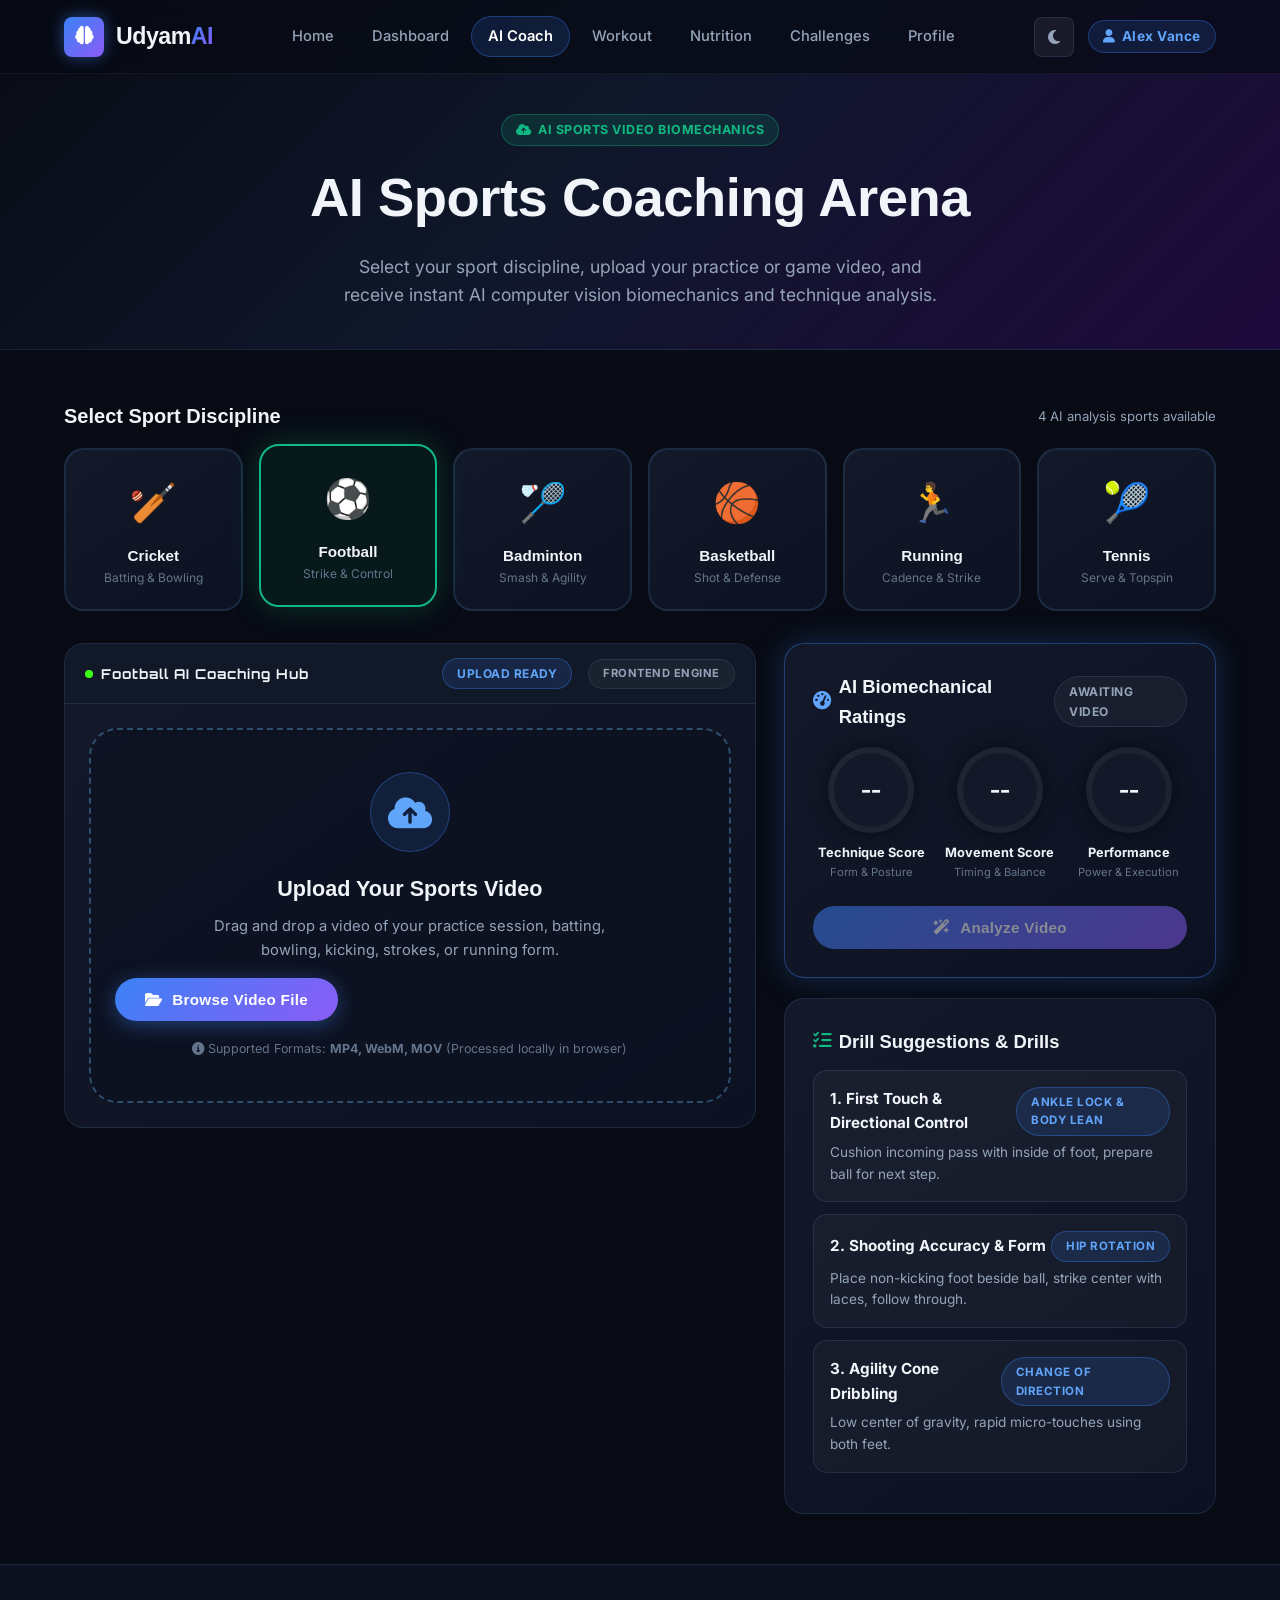
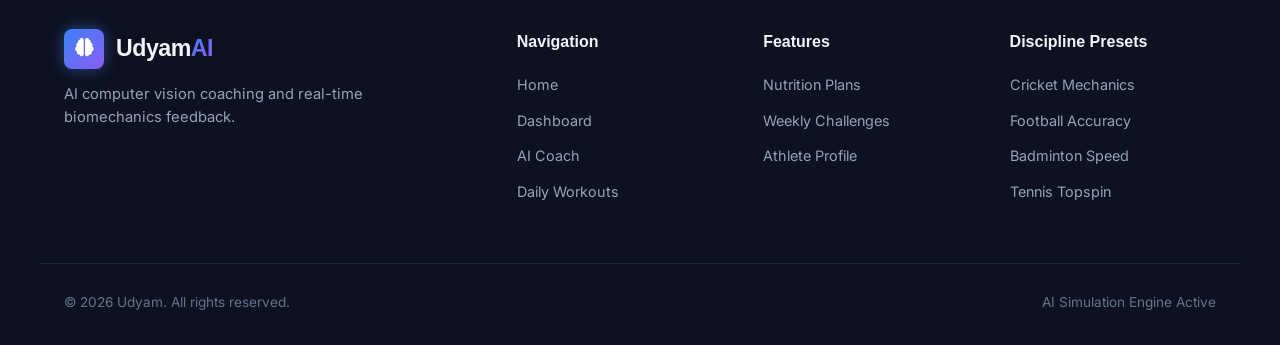
==== commit b43bc8ff: "Connect frontend to Render backend Co-authored-by: Copilot <223556219+Copilot@users.noreply.github.c" ====
--- a/ai-coach.html
+++ b/ai-coach.html
@@ -92,17 +92,17 @@
       <section class="mb-6">
         <div class="flex-between mb-4">
           <h3 class="font-display" style="font-size:1.25rem;font-weight:800">Select Sport Discipline</h3>
-          <span style="font-size:0.82rem;color:var(--clr-text-muted)">6 Olympic & Athletic Sports Available</span>
+          <span style="font-size:0.82rem;color:var(--clr-text-muted)">4 AI analysis sports available</span>
         </div>
 
         <div class="sport-selection-grid">
-          <div class="sport-select-card selected" data-sport="Cricket">
+          <div class="sport-select-card" data-sport="Cricket" aria-disabled="true" title="Backend analysis is not available for Cricket">
             <div class="sport-emoji">🏏</div>
             <div class="sport-name">Cricket</div>
             <div style="font-size:0.75rem;color:var(--clr-text-dim)">Batting & Bowling</div>
           </div>
 
-          <div class="sport-select-card" data-sport="Football">
+          <div class="sport-select-card selected" data-sport="Football">
             <div class="sport-emoji">⚽</div>
             <div class="sport-name">Football</div>
             <div style="font-size:0.75rem;color:var(--clr-text-dim)">Strike & Control</div>
@@ -126,7 +126,7 @@
             <div style="font-size:0.75rem;color:var(--clr-text-dim)">Cadence & Strike</div>
           </div>
 
-          <div class="sport-select-card" data-sport="Tennis">
+          <div class="sport-select-card" data-sport="Tennis" aria-disabled="true" title="Backend analysis is not available for Tennis">
             <div class="sport-emoji">🎾</div>
             <div class="sport-name">Tennis</div>
             <div style="font-size:0.75rem;color:var(--clr-text-dim)">Serve & Topspin</div>
